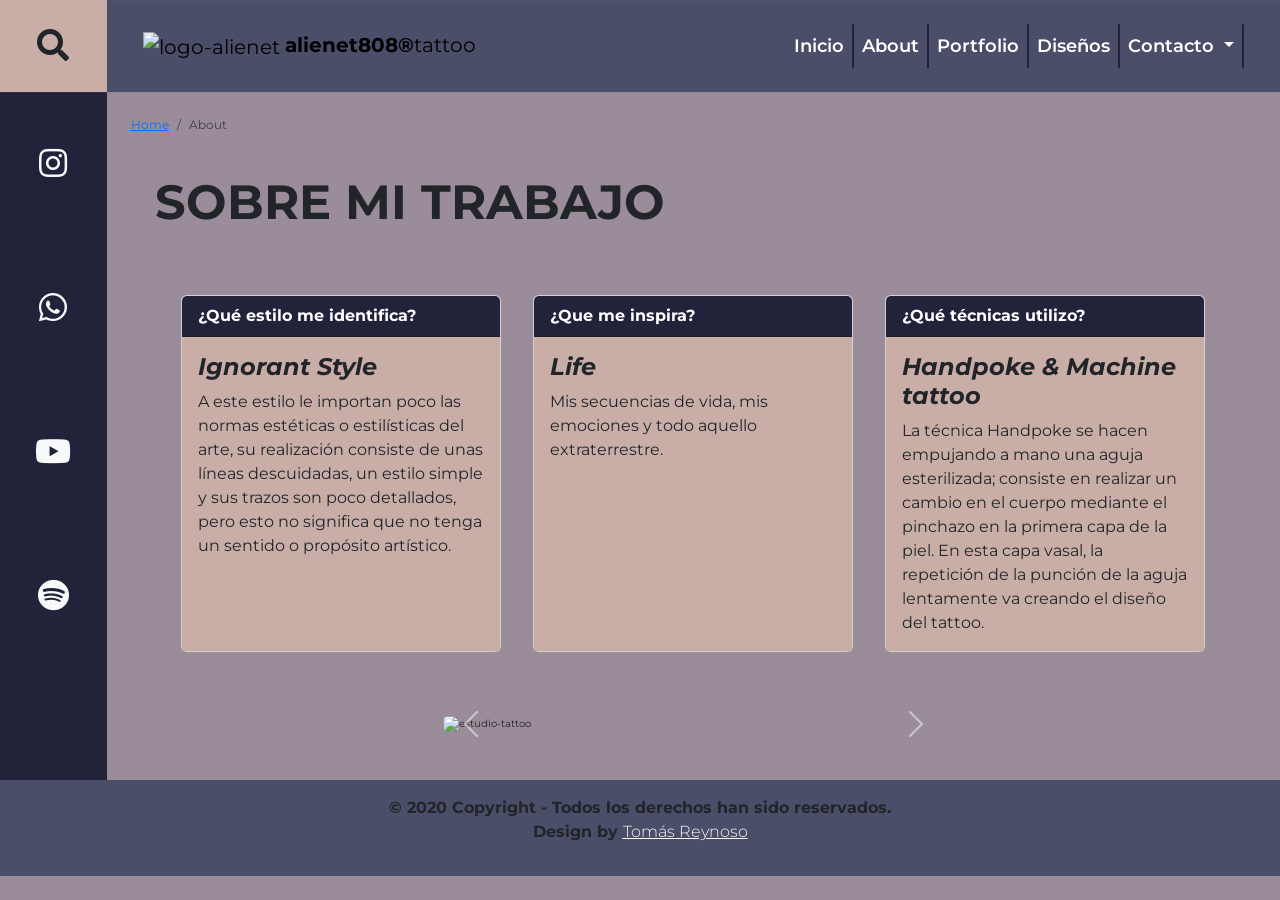
==== pages/about.html @ 86392741 "implementando git en mi proyecto final" ====
<!DOCTYPE html>
<html lang="es">
<head>
    <!-- Required meta tags  -->
    <meta charset="UTF-8">
    <meta http-equiv="X-UA-Compatible" content="IE=edge">
    <meta name="viewport" content="width=device-width, initial-scale=1.0">

    <!-- SEO tags  -->
    <meta name="keywords" content="estilo, ignorant, tecnica, handpoke tattoo, maquina de tatuajes, tattoo, tatuaje, secuencias, emociones, descuidado, simple, aguja, diseño, cuerpo">
    <meta name="description" content="En esta sección te explico el estilo que me identifica, que me inspira y que técnicas utilizo para realizar mi trabajo.">

    <!-- Bootstrap CSS  -->
    <link href="https://cdn.jsdelivr.net/npm/bootstrap@5.1.0/dist/css/bootstrap.min.css" rel="stylesheet" integrity="sha384-KyZXEAg3QhqLMpG8r+8fhAXLRk2vvoC2f3B09zVXn8CA5QIVfZOJ3BCsw2P0p/We" crossorigin="anonymous">

    <!-- Custom CSS  -->
    <link rel="stylesheet" href="../css/custom.css">

    <!-- Google Fonts -->
    <link rel="preconnect" href="https://fonts.googleapis.com">
    <link rel="preconnect" href="https://fonts.gstatic.com" crossorigin>
    <link href="https://fonts.googleapis.com/css2?family=Montserrat:ital,wght@0,100;0,200;0,300;0,400;0,500;0,600;0,700;0,800;0,900;1,100;1,200;1,300;1,400;1,500;1,600;1,700;1,800;1,900&display=swap" rel="stylesheet">

    <!-- FontAwesome  -->
    <link rel="stylesheet" href="https://use.fontawesome.com/releases/v5.15.3/css/all.css" integrity="sha384-SZXxX4whJ79/gErwcOYf+zWLeJdY/qpuqC4cAa9rOGUstPomtqpuNWT9wdPEn2fk" crossorigin="anonymous">

    <!-- Animate CSS  -->
    <link rel="stylesheet" href="https://cdnjs.cloudflare.com/ajax/libs/animate.css/4.1.1/animate.min.css"/>

    <title>alienet808®tattoo | About</title>
</head>
<body>
    <!-- Start Header Section  -->
    <header class="header__container">
        <div class="row g-0">
            <div class="col-lg-1 d-none d-lg-block">
                <div class="search__container d-flex h-100">
                    <div class="align-self-center mx-auto lead-xl">
                        <i class="fas fa-search"></i>
                    </div>
                </div>
            </div>

        <!-- Start Navbar Section  -->
            <div class="col-lg-11"> 
                <nav class="navbar navbar-expand-lg navbar-light p-4">
                    <div class="container-fluid">
                      <a class="navbar-brand" href="../index.html">
                          <img src="../images/logo.svg" alt="logo-alienet" >
                          <span class="fw-bold ff-italic">alienet808®</span>tattoo
                        </a>
                      <button class="navbar-toggler" type="button" data-bs-toggle="collapse" data-bs-target="#navbarSupportedContent" aria-controls="navbarSupportedContent" aria-expanded="false" aria-label="Toggle navigation">
                        <span class="navbar-toggler-icon"></span>
                      </button>
                      <div class="collapse navbar-collapse" id="navbarSupportedContent">
                        <ul class="navbar-nav ms-auto mb-2 mb-lg-0">
                          <li class="nav-item">
                            <a class="nav-link  text-white" aria-current="page" href="../index.html">Inicio</a>
                          </li>
                          <li class="nav-item">
                            <a class="nav-link text-white active" href="about.html">About</a>
                          </li>
                          <li class="nav-item">
                            <a class="nav-link text-white" href="portfolio.html">Portfolio</a>
                          </li>
                          <li class="nav-item">
                            <a class="nav-link text-white" href="diseños.html">Diseños</a>
                          </li>
                          <li class="nav-item dropdown">
                            <a class="nav-link dropdown-toggle text-white" href="contacto.html" id="navbarDropdown" role="button" data-bs-toggle="dropdown" aria-expanded="false">
                              Contacto
                            </a>
                            <ul class="dropdown-menu" aria-labelledby="navbarDropdown">
                              <li><a class="dropdown-item" href="contacto.html#about--me">Sobre mi</a></li>
                              <li><a class="dropdown-item" href="contacto.html#ubication">Ubicación</a></li>
                              <li><a class="dropdown-item" href="contacto.html#dates">Turnos</a></li>
                            </ul>
                          </li>
                        </ul>
                      </div>
                    </div>
                  </nav>
            </div>
        <!-- End Navbar Section -->
        </div>
    </header>
    <!-- End Header Section  -->

    <!-- Aside Section  -->
    <div class="row g-0">
        <div class="social__media-container col-lg-1 d-none d-lg-block border-right">
            <ul class="d-flex align-items-center flex-column list-unstyled">
                <li class="sideways">
                    <a href="https://www.instagram.com/alienet808/" class="lead-xl text-light">
                        <i class="fab fa-instagram"></i>
                    </a>
                </li>
                <li class="sideways">
                    <a href="https://api.whatsapp.com/send?phone=542235837143&text=%F0%9F%91%BD" class="lead-xl text-light">
                        <i class="fab fa-whatsapp"></i>
                    </a>
                </li>
                <li class="sideways">
                    <a href="https://youtu.be/L86MSG6FiwI" class="lead-xl text-light">
                        <i class="fab fa-youtube"></i>
                    </a>
                </li>
                <li class="sideways">
                    <a href="#" class="lead-xl text-light">
                        <i class="fab fa-spotify"></i>
                    </a>
                </li>
            </ul>
        </div>
    <!-- End Aside Section  -->

    <!-- Start Main Section  -->
        <div class="col-lg-11">
          <nav aria-label="breadcrumb">
            <ol class="breadcrumb p-4">
              <li class="breadcrumb-item"><a href="../index.html">Home</a></li>
              <li class="breadcrumb-item active" aria-current="page">About</li>
            </ol>
          </nav>
            <h2 class="display-5 fw-bold ps-5 text-uppercase">Sobre mi trabajo</h2>
            <div class="cards d-flex justify-content-center flex-wrap my-5">
              <div class="card m-3" style="max-width: 20rem;">
                <div class="card-header">¿Qué estilo me identifica?</div>
                <div class="card-body">
                  <h4 class="card-title fw-bold">Ignorant Style</h4>
                  <p class="card-text">A este estilo le importan poco las normas estéticas o estilísticas del arte, su realización consiste de unas líneas descuidadas, un estilo simple y sus trazos son poco detallados, pero esto no significa que no tenga un sentido o propósito artístico.</p>
                </div>
              </div>
              <div class="card m-3" style="max-width: 20rem;">
                <div class="card-header">¿Que me inspira?</div>
                <div class="card-body">
                  <h4 class="card-title fw-bold">Life</h4>
                  <p class="card-text">Mis secuencias de vida, mis emociones y todo aquello extraterrestre.</p>
                </div>
              </div>
              <div class="card m-3" style="max-width: 20rem;">
                <div class="card-header">¿Qué técnicas utilizo?</div>
                <div class="card-body">
                  <h4 class="card-title fw-bold">Handpoke & Machine tattoo</h4>
                  <p class="card-text">La técnica Handpoke se hacen empujando a mano una aguja esterilizada; consiste en realizar un cambio en el cuerpo mediante el pinchazo en la primera capa de la piel. En esta capa vasal, la repetición de la punción de la aguja lentamente va creando el diseño del tattoo.</p>
                </div>
              </div>
            </div>
            <div class="col-lg-11 mx-auto" style="max-width: 500px;">
              <div class="row my-5">
                <div id="carouselExampleFade" class="carousel slide carousel-fade mx-auto" data-bs-ride="carousel">
                  <div class="carousel-inner">
                    <div class="carousel-item active">
                      <img src="../images/tattoo-studio1.jpg" class="d-block w-100 rounded" alt="estudio-tattoo">
                    </div>
                    <div class="carousel-item">
                      <img src="../images/tattoo-studio3.jpg" class="d-block w-100 rounded" alt="estudio-tattoo">
                    </div>
                    <div class="carousel-item">
                      <img src="../images/tattoo-studio.jpg" class="d-block w-100 rounded" alt="estudio-tattoo">
                    </div>
                  </div>
                  <button class="carousel-control-prev" type="button" data-bs-target="#carouselExampleFade" data-bs-slide="prev">
                    <span class="carousel-control-prev-icon" aria-hidden="true"></span>
                    <span class="visually-hidden">Previous</span>
                  </button>
                  <button class="carousel-control-next" type="button" data-bs-target="#carouselExampleFade" data-bs-slide="next">
                    <span class="carousel-control-next-icon" aria-hidden="true"></span>
                    <span class="visually-hidden">Next</span>
                  </button>
              </div>
              </div>
            </div>
            
          </div>
      </div>
    <!-- End Main Section  -->
        
    <!-- Start Footer Section -->
    <footer class="row g-0">
        <div class="col-lg-12">
            <div class="bg-light text-center text-lg-start">
                <!-- Copyright -->
                <div class="footer__text text-center p-3 fw-bold">
                  © 2020 Copyright - Todos los derechos han sido reservados.
                  <p>Design by
                    <a class="text-light fw-light" href="https://www.linkedin.com/in/tomasnahuelreynoso/">Tomás Reynoso</a>
                  </p>
                </div>
                <!-- Copyright -->
              </div>
        </div>
    </footer>
    <!-- End Footer Section -->
    
    <!-- Bootstrap JS  -->
    <script src="https://cdn.jsdelivr.net/npm/bootstrap@5.1.0/dist/js/bootstrap.bundle.min.js" integrity="sha384-U1DAWAznBHeqEIlVSCgzq+c9gqGAJn5c/t99JyeKa9xxaYpSvHU5awsuZVVFIhvj" crossorigin="anonymous"></script>
</body>
</html>
---- css/custom.css ----
* {
  margin: 0;
  padding: 0;
  -webkit-box-sizing: border-box;
          box-sizing: border-box;
}

:root {
  --color-light: #F2E9E4;
  --color-pink: #C9ADA7;
  --color-gray: #9A8C98;
  --color-light-blue: #4A4E69;
  --color-dark-blue: #22223B;
}

body {
  font-size: 62.5%;
  font-family: "Montserrat", sans-serif;
  background-color: var(--color-gray);
}

.header__container {
  position: -webkit-sticky;
  position: sticky;
  top: .1px;
  z-index: 100;
}

.header__container .search__container {
  background: var(--color-pink);
}

.header__container .search__container .fa-search:hover {
  -webkit-animation: pulse;
          animation: pulse;
  /* referring directly to the animation's @keyframe declaration */
  -webkit-animation-duration: 0.5s;
          animation-duration: 0.5s;
  /* don't forget to set a duration! */
  cursor: pointer;
}

.navbar {
  background: var(--color-light-blue);
}

.navbar .navbar-brand img {
  -webkit-transition: -webkit-transform .5s;
  transition: -webkit-transform .5s;
  transition: transform .5s;
  transition: transform .5s, -webkit-transform .5s;
  width: 100px;
  height: 80px;
}

.navbar .navbar-brand img:hover {
  -webkit-transform: scale(1.1);
          transform: scale(1.1);
}

.navbar .nav-item .nav-link {
  font-weight: 600;
  font-size: 1.15rem;
  border-right: 2px solid var(--color-dark-blue);
}

.navbar .nav-item .nav-link:hover {
  box-shadow: 1px 7px 9px -2px rgba(0, 0, 0, 0.82);
  -webkit-box-shadow: 1px 7px 9px -2px rgba(0, 0, 0, 0.82);
  -moz-box-shadow: 1px 7px 9px -2px rgba(0, 0, 0, 0.82);
}

.navbar .nav-item .nav-link .active {
  box-shadow: 1px 7px 9px -2px rgba(0, 0, 0, 0.82);
  -webkit-box-shadow: 1px 7px 9px -2px rgba(0, 0, 0, 0.82);
  -moz-box-shadow: 1px 7px 9px -2px rgba(0, 0, 0, 0.82);
}

.social__media-container {
  background: var(--color-dark-blue);
}

.social__media-container .sideways {
  display: block;
  margin: 3rem 0;
}

.blockquote,
.blockquote-footer {
  font-size: 1.25rem;
}

.btn--contact {
  text-decoration: none;
  color: black;
  -webkit-transition: -webkit-transform .5s;
  transition: -webkit-transform .5s;
  transition: transform .5s;
  transition: transform .5s, -webkit-transform .5s;
}

.btn--contact:hover {
  color: white;
  -webkit-transform: scale(1.1);
          transform: scale(1.1);
}

.card-header {
  background: var(--color-dark-blue);
  color: #fff;
  font-weight: bold;
  font-size: 1rem;
}

.card-body {
  background: var(--color-pink);
}

.card-body .card-title {
  font-style: italic;
}

.card-body .card-text {
  font-size: 1rem;
  line-height: 1.5;
}

.portfolio__gallery, .design__gallery {
  max-width: 1200px;
}

.portfolio__gallery .portfolio__img, .design__gallery .portfolio__img, .design__gallery .design__img {
  -webkit-transition: -webkit-transform .5s;
  transition: -webkit-transform .5s;
  transition: transform .5s;
  transition: transform .5s, -webkit-transform .5s;
}

.portfolio__gallery .portfolio__img:hover, .design__gallery .portfolio__img:hover, .design__gallery .design__img:hover {
  -webkit-transform: scale(1.1);
          transform: scale(1.1);
}

.contact__section .contact__subtitle {
  display: block;
  margin-top: 1rem;
  font-size: 1.5rem;
  text-transform: uppercase;
  padding-left: 5rem;
  font-weight: bold;
}

.contact__section .aboutme__title, .contact__section .ubication__title, .contact__section .form__title {
  font-size: 4rem;
  text-transform: uppercase;
  padding-left: 5rem;
  font-weight: bold;
}

.contact__section .contact__content {
  display: -webkit-box;
  display: -ms-flexbox;
  display: flex;
  -webkit-box-orient: horizontal;
  -webkit-box-direction: normal;
      -ms-flex-flow: row wrap-reverse;
          flex-flow: row wrap-reverse;
  -webkit-box-pack: center;
      -ms-flex-pack: center;
          justify-content: center;
  -webkit-box-align: center;
      -ms-flex-align: center;
          align-items: center;
  margin: 0 20px;
}

.contact__section .contact__content .contact__text {
  font-size: 1.5rem;
  text-align: center;
  margin: 2rem;
  max-width: 500px;
}

.contact__section .contact__content .contact__img {
  width: 300px;
  padding: 1rem;
  margin: 1rem;
  box-shadow: 0px 8px 30px -2px rgba(0, 0, 0, 0.82);
  -webkit-box-shadow: 0px 8px 30px -2px rgba(0, 0, 0, 0.82);
  -moz-box-shadow: 0px 8px 30px -2px rgba(0, 0, 0, 0.82);
}

.contact__section .container-video {
  display: -webkit-box;
  display: -ms-flexbox;
  display: flex;
  width: 80%;
  -webkit-box-pack: center;
      -ms-flex-pack: center;
          justify-content: center;
  -webkit-box-align: center;
      -ms-flex-align: center;
          align-items: center;
  margin: 50px auto;
}

.contact__section .contact__text {
  font-size: 1.5rem;
  text-align: center;
  margin: 2rem;
  max-width: 500px;
}

.contact__section .form__title {
  margin: 3rem 0 5rem 1rem;
}

.form__container {
  width: 80%;
  display: -webkit-box;
  display: -ms-flexbox;
  display: flex;
  -webkit-box-orient: horizontal;
  -webkit-box-direction: normal;
      -ms-flex-direction: row wrap;
          flex-direction: row wrap;
  margin: 2rem auto;
}

.form__container form {
  font-size: 1rem;
}

.form__container form .btn-form {
  background-color: var(--color-dark-blue);
  color: white;
}

.footer__text {
  font-size: 1rem;
  background: var(--color-light-blue);
}

.alert {
  font-size: 1rem;
}

.breadcrumb {
  font-size: 0.75rem;
}

.lead-xl {
  font-size: 2rem;
}

@media (max-width: (1199, 98px)) {
  .lead-xl {
    font-size: 1.25rem;
  }
}

@media (max-width: 575.98px) {
  .navbar-toggler {
    margin: 0 auto;
  }
}
/*# sourceMappingURL=custom.css.map */
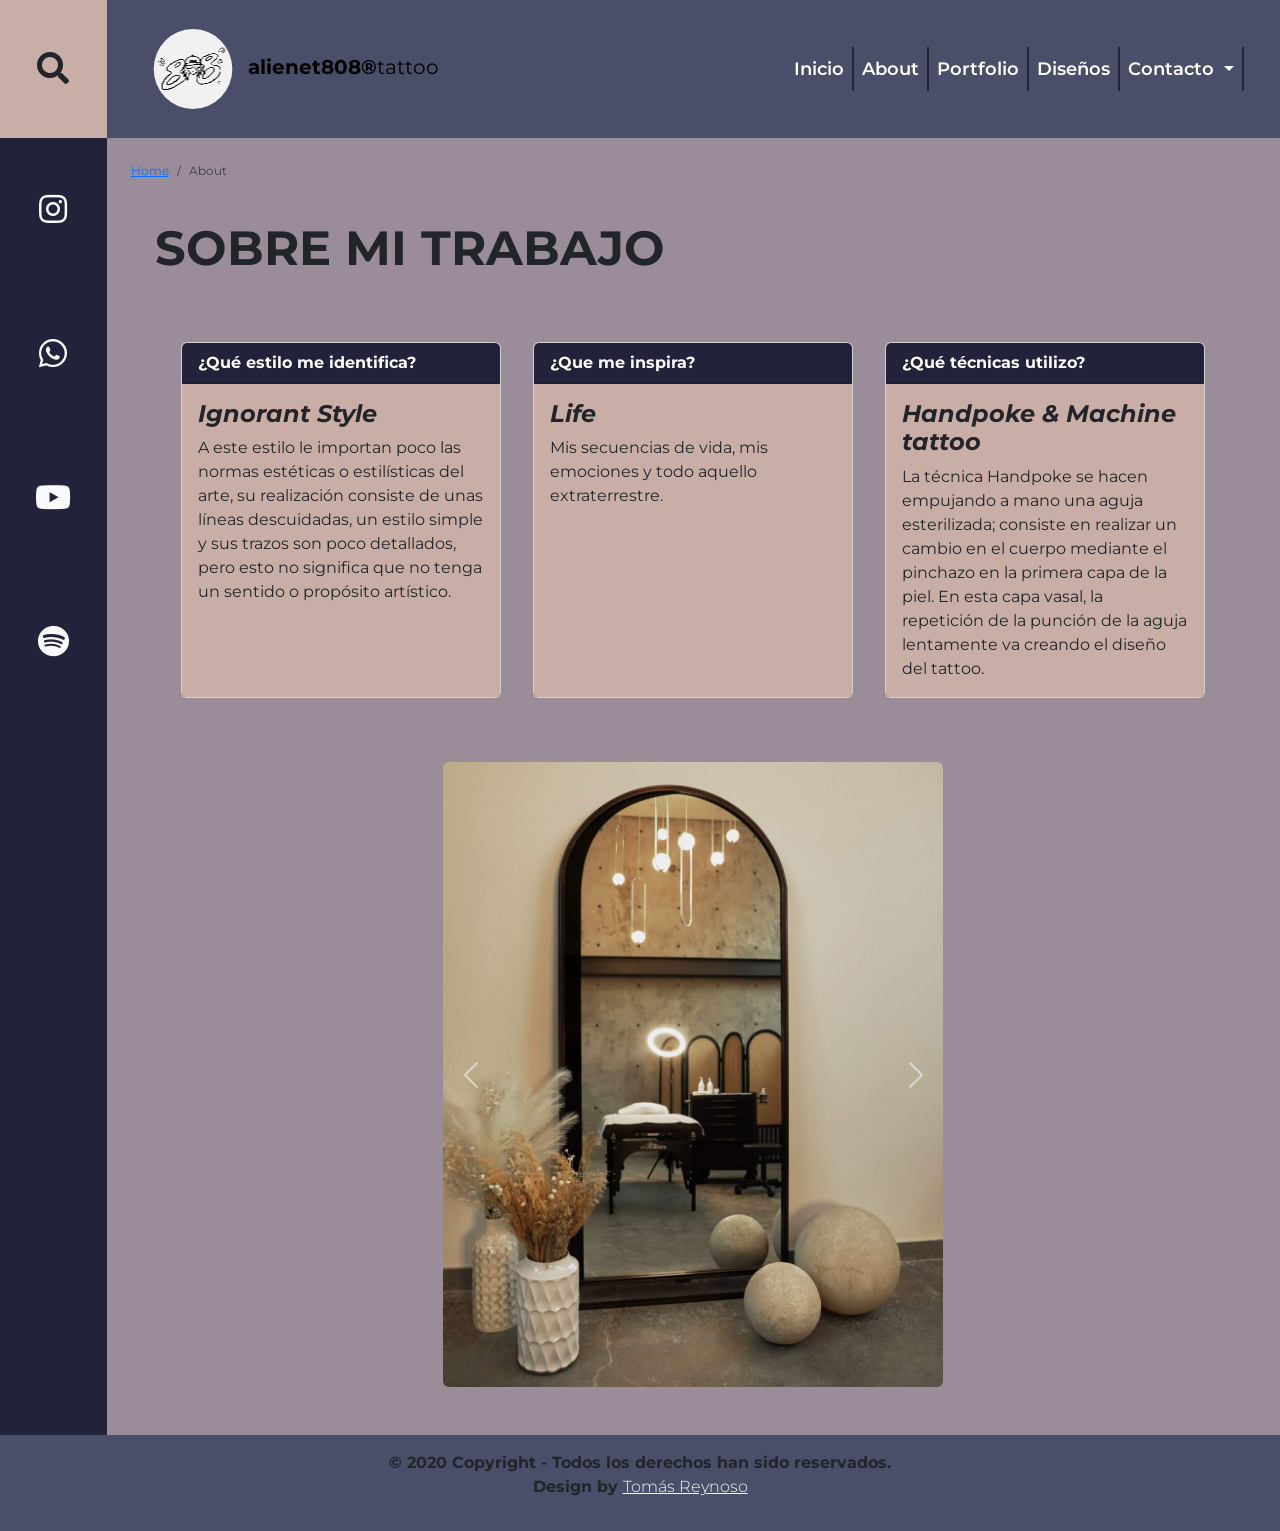
==== commit 18e5f8e4: "agregué animación a todos mis archivos html" ====
--- a/pages/about.html
+++ b/pages/about.html
@@ -29,7 +29,7 @@
 
     <title>alienet808®tattoo | About</title>
 </head>
-<body>
+<body class="animate__animated animate__fadeIn">
     <!-- Start Header Section  -->
     <header class="header__container">
         <div class="row g-0">
